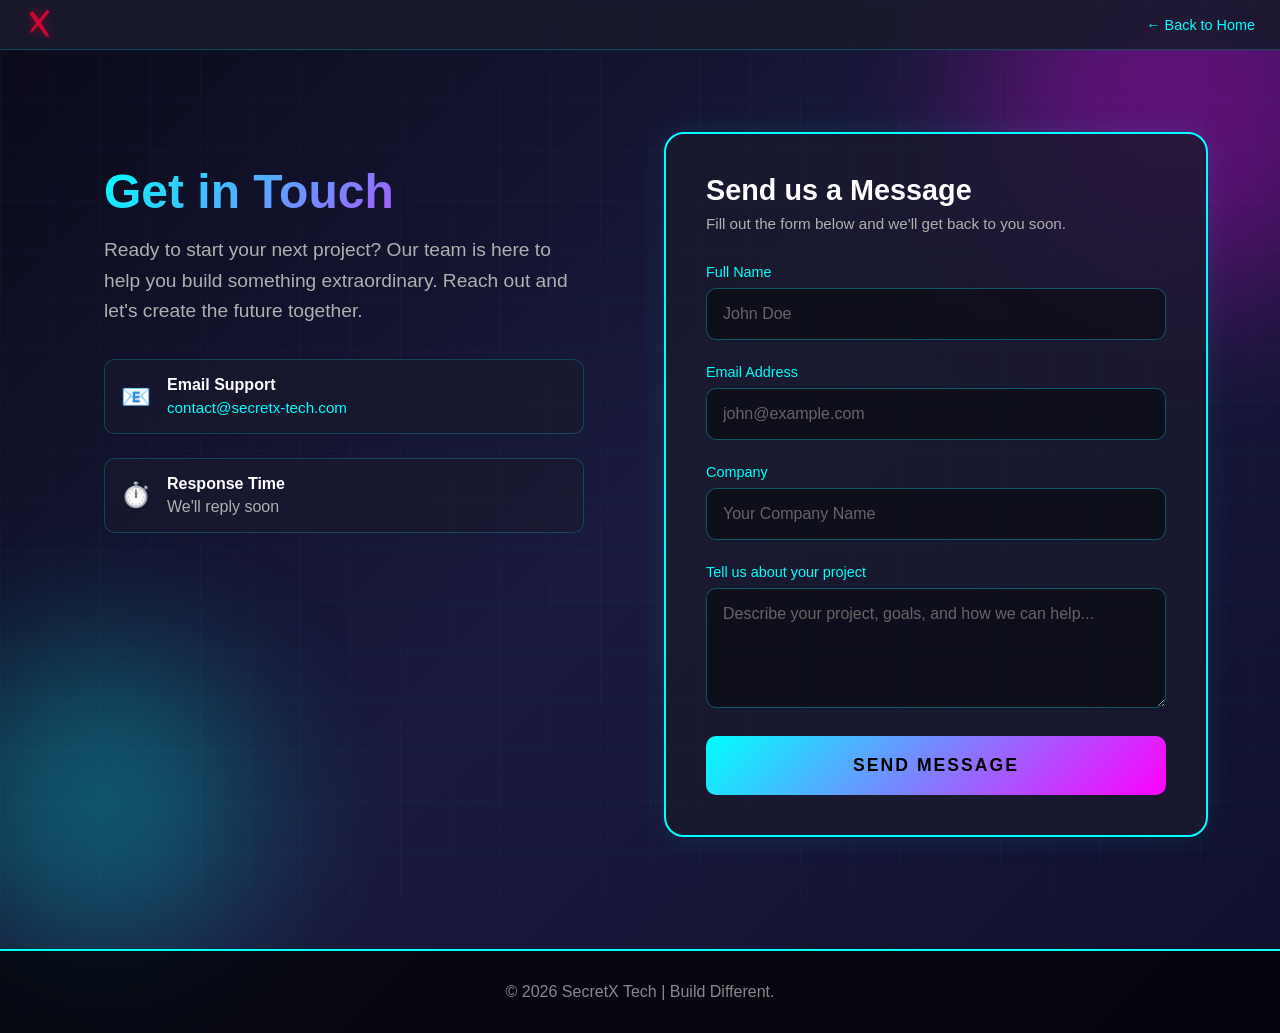
==== contact.html @ cbb36033 "Update contact.html" ====
<!DOCTYPE html>
<html lang="en">
<head>
    <meta charset="UTF-8">
    <meta name="viewport" content="width=device-width, initial-scale=1.0">
    <title>Get in Touch | SecretX Tech</title>
    <link rel="icon" type="image/svg+xml" href="./static/images/favicon.svg">
    <link rel="shortcut icon" href="./static/images/favicon.svg" type="image/svg+xml">
    <link rel="apple-touch-icon" href="./static/images/favicon.svg">
    <link rel="stylesheet" href="./static/css/contact.css">
</head>
<body>
    <div class="bg-grid"></div>
    <div class="glow-orb glow-orb-1"></div>
    <div class="glow-orb glow-orb-2"></div>

    <nav class="top-nav">
        <a href="./" class="nav-logo"></a>
        <a href="./" class="back-btn">← Back to Home</a>
    </nav>

    <div class="container">
        <div class="contact-wrapper">
            <div class="contact-info">
                <h1>Get in Touch</h1>
                <p class="subtitle">Ready to start your next project? Our team is here to help you build something extraordinary. Reach out and let's create the future together.</p>

                <div class="contact-method">
                    <div class="icon">📧</div>
                    <div class="details">
                        <h3>Email Support</h3>
                        <a href="mailto:contact@secretx-tech.com">contact@secretx-tech.com</a>
                    </div>
                </div>

                <div class="contact-method">
                    <div class="icon">⏱️</div>
                    <div class="details">
                        <h3>Response Time</h3>
                        <span style="color: #b0b0b0;">We'll reply soon</span>
                    </div>
                </div>
            </div>

            <div class="contact-form-wrapper">
                <h2>Send us a Message</h2>
                <p class="form-subtitle">Fill out the form below and we'll get back to you soon.</p>

                <form action="https://script.google.com/macros/s/AKfycbwT_uj22YTT3lkEzGM5gPxy7KF2oQRahSnXM_CIRr0QlisajMN45Vakswrv1rb394vLMg/exec" method="POST">
                    
                    <input type="text" name="_honey" style="display:none">

                    <div class="form-group">
                        <label for="fullname">Full Name</label>
                        <input type="text" id="fullname" name="fullname" placeholder="John Doe" required>
                    </div>

                    <div class="form-group">
                        <label for="email">Email Address</label>
                        <input type="email" id="email" name="email" placeholder="john@example.com" required>
                    </div>

                    <div class="form-group">
                        <label for="company">Company</label>
                        <input type="text" id="company" name="company" placeholder="Your Company Name">
                    </div>

                    <div class="form-group">
                        <label for="project">Tell us about your project</label>
                        <textarea id="project" name="project" placeholder="Describe your project, goals, and how we can help..." required></textarea>
                    </div>

                    <button type="submit" class="submit-btn">Send Message</button>
                </form>
            </div>
        </div>
    </div>

    <footer>
        <p>&copy; 2026 SecretX Tech | Build Different.</p>
    </footer>

    <script>
        // This handles showing the "Success" message if Google redirects back to this page
        if (window.location.search.includes('success=true')) {
            const wrapper = document.querySelector('.contact-form-wrapper');
            const successDiv = document.createElement('div');
            // Adding styles inline for the success message
            successDiv.style.background = 'rgba(0, 255, 255, 0.1)';
            successDiv.style.border = '1px solid #00ffff';
            successDiv.style.color = '#fff';
            successDiv.style.padding = '15px';
            successDiv.style.marginBottom = '20px';
            successDiv.style.borderRadius = '8px';
            successDiv.style.textAlign = 'center';
            successDiv.textContent = 'Message sent successfully! We\'ll get back to you soon.';
            wrapper.insertBefore(successDiv, wrapper.querySelector('form'));
        }
    </script>
</body>
</html>
---- static/css/contact.css ----
/* ==========================================
   SecretX Tech - Contact Page Stylesheet
   ========================================== */

/* Reset & Base */
* {
    margin: 0;
    padding: 0;
    box-sizing: border-box;
}

body {
    font-family: 'Segoe UI', Tahoma, Geneva, Verdana, sans-serif;
    background: linear-gradient(135deg, #0a0a1a 0%, #1a1a3e 50%, #0f0f2d 100%);
    min-height: 100vh;
    color: #fff;
    overflow-x: hidden;
}

/* Background effects */
.bg-grid {
    position: fixed;
    top: 0;
    left: 0;
    width: 100%;
    height: 100%;
    background-image:
        linear-gradient(rgba(0, 255, 255, 0.03) 1px, transparent 1px),
        linear-gradient(90deg, rgba(0, 255, 255, 0.03) 1px, transparent 1px);
    background-size: 50px 50px;
    pointer-events: none;
    z-index: 0;
}

.glow-orb {
    position: fixed;
    border-radius: 50%;
    filter: blur(80px);
    opacity: 0.3;
    pointer-events: none;
    z-index: 0;
}

.glow-orb-1 {
    width: 400px;
    height: 400px;
    background: #ff00ff;
    top: -100px;
    right: -100px;
}

.glow-orb-2 {
    width: 300px;
    height: 300px;
    background: #00ffff;
    bottom: -50px;
    left: -50px;
}

/* Top navigation */
.top-nav {
    position: fixed;
    top: 0;
    left: 0;
    right: 0;
    height: 50px;
    background: rgba(26, 26, 46, 0.9);
    display: flex;
    justify-content: space-between;
    align-items: center;
    padding: 0 25px;
    z-index: 1001;
    border-bottom: 1px solid rgba(0, 255, 255, 0.2);
}

.nav-logo {
    position: relative;
    width: 30px;
    height: 30px;
    filter: drop-shadow(0 0 4px rgba(255, 0, 50, 0.5));
    opacity: 0.8;
    cursor: pointer;
}

.nav-logo::before {
    content: '';
    position: absolute;
    top: 50%;
    left: 50%;
    width: 32px;
    height: 5px;
    background: linear-gradient(90deg, #ff0033 0%, #ff0033 85%, transparent 100%);
    transform: translate(-50%, -50%) rotate(55deg);
    border-radius: 2px;
    clip-path: polygon(0 0, 100% 20%, 100% 80%, 0 100%);
}

.nav-logo::after {
    content: '';
    position: absolute;
    top: 40%;
    left: 45%;
    width: 30px;
    height: 4px;
    background: linear-gradient(90deg, transparent 0%, #ff0033 15%, #ff0033 100%);
    transform: translate(-50%, -50%) rotate(-50deg);
    border-radius: 2px;
    clip-path: polygon(0 20%, 100% 0, 100% 100%, 0 80%);
}

.back-btn {
    color: #00ffff;
    text-decoration: none;
    font-size: 0.9rem;
    display: flex;
    align-items: center;
    gap: 8px;
    transition: color 0.3s ease;
}

.back-btn:hover {
    color: #ff00ff;
}

/* Main container */
.container {
    max-width: 1200px;
    margin: 0 auto;
    padding: 100px 2rem 3rem 2rem;
    position: relative;
    z-index: 1;
}

/* Contact section */
.contact-wrapper {
    display: grid;
    grid-template-columns: 1fr 1fr;
    gap: 3rem;
    margin-top: 2rem;
}

@media (max-width: 900px) {
    .contact-wrapper {
        grid-template-columns: 1fr;
    }
}

/* Left side - Info */
.contact-info {
    padding: 2rem;
}

.contact-info h1 {
    font-size: 3rem;
    margin-bottom: 1rem;
    background: linear-gradient(135deg, #00ffff, #ff00ff);
    -webkit-background-clip: text;
    -webkit-text-fill-color: transparent;
    background-clip: text;
}

.contact-info .subtitle {
    font-size: 1.2rem;
    color: #b0b0b0;
    margin-bottom: 2rem;
    line-height: 1.6;
}

.contact-method {
    display: flex;
    align-items: center;
    gap: 1rem;
    margin-bottom: 1.5rem;
    padding: 1rem;
    background: rgba(26, 26, 46, 0.6);
    border-radius: 10px;
    border: 1px solid rgba(0, 255, 255, 0.2);
    transition: all 0.3s ease;
}

.contact-method:hover {
    border-color: #ff00ff;
    transform: translateX(10px);
}

.contact-method .icon {
    font-size: 1.5rem;
}

.contact-method .details h3 {
    color: #ffffff;
    font-size: 1rem;
    margin-bottom: 0.3rem;
}

.contact-method .details a {
    color: #00ffff;
    text-decoration: none;
    font-size: 0.95rem;
}

.contact-method .details a:hover {
    color: #ff00ff;
}

.contact-method .details .status {
    color: #00ff64;
    font-size: 0.85rem;
}

/* Right side - Form */
.contact-form-wrapper {
    background: rgba(26, 26, 46, 0.8);
    padding: 2.5rem;
    border-radius: 20px;
    border: 2px solid #00ffff;
    box-shadow: 0 0 30px rgba(0, 255, 255, 0.1);
}

.contact-form-wrapper h2 {
    font-size: 1.8rem;
    margin-bottom: 0.5rem;
    color: #ffffff;
}

.contact-form-wrapper .form-subtitle {
    color: #b0b0b0;
    margin-bottom: 2rem;
    font-size: 0.95rem;
}

.form-group {
    margin-bottom: 1.5rem;
}

.form-group label {
    display: block;
    color: #00ffff;
    margin-bottom: 0.5rem;
    font-size: 0.9rem;
    font-weight: 500;
}

.form-group input,
.form-group textarea {
    width: 100%;
    padding: 1rem;
    background: rgba(0, 0, 0, 0.4);
    border: 1px solid rgba(0, 255, 255, 0.3);
    border-radius: 10px;
    color: #ffffff;
    font-size: 1rem;
    font-family: inherit;
    transition: all 0.3s ease;
}

.form-group input:focus,
.form-group textarea:focus {
    outline: none;
    border-color: #ff00ff;
    box-shadow: 0 0 15px rgba(255, 0, 255, 0.2);
}

.form-group input::placeholder,
.form-group textarea::placeholder {
    color: #666;
}

.form-group textarea {
    resize: vertical;
    min-height: 120px;
}

.submit-btn {
    width: 100%;
    padding: 1.2rem;
    background: linear-gradient(135deg, #00ffff, #ff00ff);
    border: none;
    border-radius: 10px;
    color: #000;
    font-size: 1.1rem;
    font-weight: bold;
    cursor: pointer;
    transition: all 0.3s ease;
    text-transform: uppercase;
    letter-spacing: 2px;
}

.submit-btn:hover {
    transform: scale(1.02);
    box-shadow: 0 10px 30px rgba(255, 0, 255, 0.4);
}

/* Flash Messages */
.flash-message {
    padding: 1rem 1.5rem;
    margin-bottom: 1.5rem;
    border-radius: 10px;
    font-size: 0.95rem;
    animation: slideIn 0.3s ease;
}

.flash-success {
    background: rgba(0, 255, 100, 0.1);
    border: 1px solid rgba(0, 255, 100, 0.4);
    color: #00ff64;
}

.flash-error {
    background: rgba(255, 0, 100, 0.1);
    border: 1px solid rgba(255, 0, 100, 0.4);
    color: #ff6464;
}

@keyframes slideIn {
    from {
        opacity: 0;
        transform: translateY(-10px);
    }
    to {
        opacity: 1;
        transform: translateY(0);
    }
}

/* Footer */
footer {
    text-align: center;
    padding: 2rem;
    margin-top: 4rem;
    border-top: 2px solid #00ffff;
    color: #888;
    background: rgba(0, 0, 0, 0.7);
    position: relative;
    z-index: 1;
}
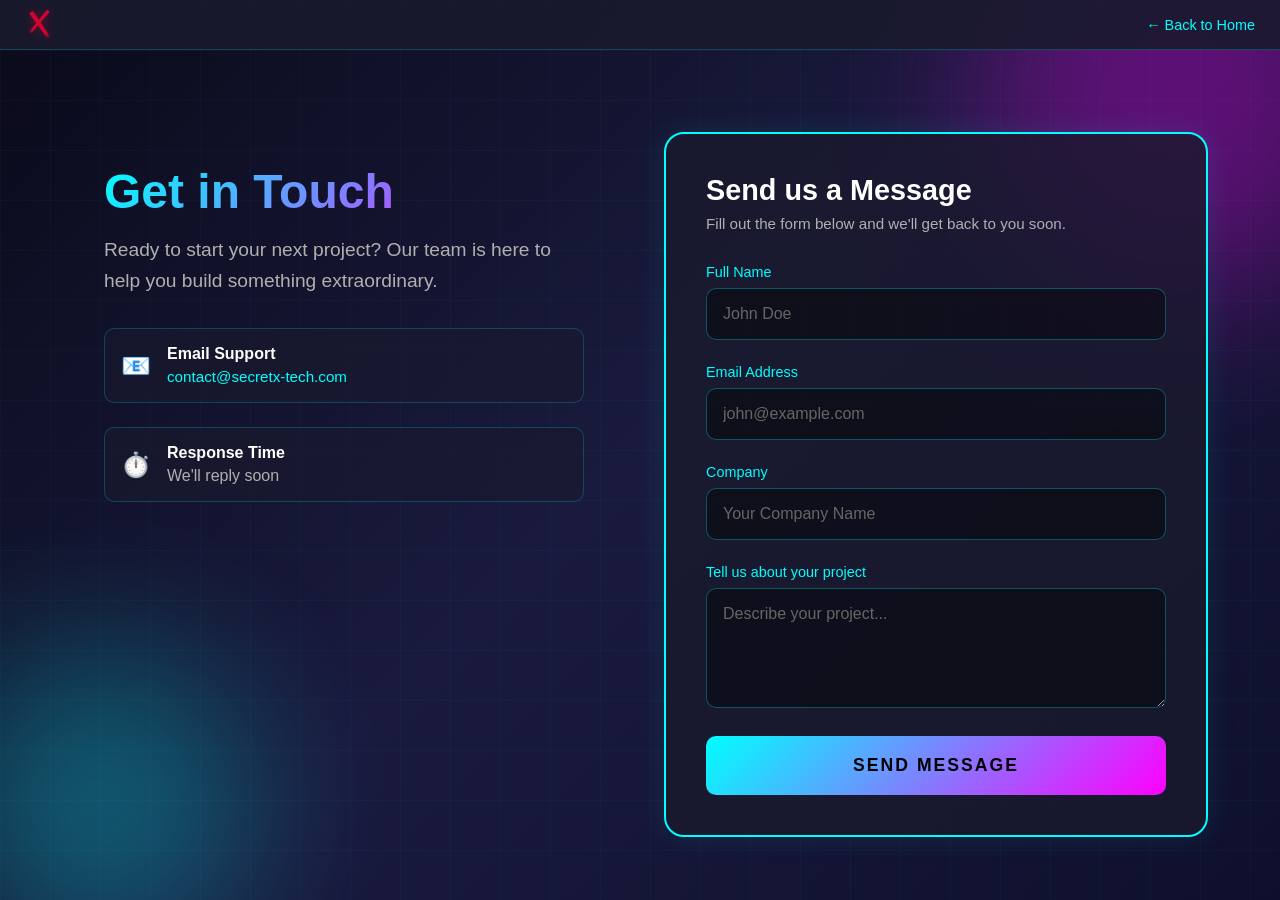
==== commit 3eefe074: "Update contact.html" ====
--- a/contact.html
+++ b/contact.html
@@ -5,9 +5,25 @@
     <meta name="viewport" content="width=device-width, initial-scale=1.0">
     <title>Get in Touch | SecretX Tech</title>
     <link rel="icon" type="image/svg+xml" href="./static/images/favicon.svg">
-    <link rel="shortcut icon" href="./static/images/favicon.svg" type="image/svg+xml">
-    <link rel="apple-touch-icon" href="./static/images/favicon.svg">
     <link rel="stylesheet" href="./static/css/contact.css">
+    <style>
+        /* This makes the Rocket look good when it appears */
+        .success-overlay {
+            text-align: center;
+            padding: 40px 20px;
+            animation: fadeIn 0.5s ease forwards;
+        }
+        .success-icon {
+            font-size: 60px;
+            margin-bottom: 20px;
+            display: block;
+            filter: drop-shadow(0 0 15px rgba(0, 255, 255, 0.5));
+        }
+        @keyframes fadeIn {
+            from { opacity: 0; transform: translateY(20px); }
+            to { opacity: 1; transform: translateY(0); }
+        }
+    </style>
 </head>
 <body>
     <div class="bg-grid"></div>
@@ -23,7 +39,7 @@
         <div class="contact-wrapper">
             <div class="contact-info">
                 <h1>Get in Touch</h1>
-                <p class="subtitle">Ready to start your next project? Our team is here to help you build something extraordinary. Reach out and let's create the future together.</p>
+                <p class="subtitle">Ready to start your next project? Our team is here to help you build something extraordinary.</p>
 
                 <div class="contact-method">
                     <div class="icon">📧</div>
@@ -43,59 +59,70 @@
             </div>
 
             <div class="contact-form-wrapper">
-                <h2>Send us a Message</h2>
-                <p class="form-subtitle">Fill out the form below and we'll get back to you soon.</p>
+                <div id="formContainer">
+                    <h2>Send us a Message</h2>
+                    <p class="form-subtitle">Fill out the form below and we'll get back to you soon.</p>
 
-                <form action="https://script.google.com/macros/s/AKfycbwT_uj22YTT3lkEzGM5gPxy7KF2oQRahSnXM_CIRr0QlisajMN45Vakswrv1rb394vLMg/exec" method="POST">
-                    
-                    <input type="text" name="_honey" style="display:none">
-
-                    <div class="form-group">
-                        <label for="fullname">Full Name</label>
-                        <input type="text" id="fullname" name="fullname" placeholder="John Doe" required>
-                    </div>
-
-                    <div class="form-group">
-                        <label for="email">Email Address</label>
-                        <input type="email" id="email" name="email" placeholder="john@example.com" required>
-                    </div>
-
-                    <div class="form-group">
-                        <label for="company">Company</label>
-                        <input type="text" id="company" name="company" placeholder="Your Company Name">
-                    </div>
-
-                    <div class="form-group">
-                        <label for="project">Tell us about your project</label>
-                        <textarea id="project" name="project" placeholder="Describe your project, goals, and how we can help..." required></textarea>
-                    </div>
-
-                    <button type="submit" class="submit-btn">Send Message</button>
-                </form>
+                    <form id="contactForm" action="https://script.google.com/macros/s/AKfycbwT_uj22YTT3lkEzGM5gPxy7KF2oQRahSnXM_CIRr0QlisajMN45Vakswrv1rb394vLMg/exec" method="POST">
+                        <input type="text" name="_honey" style="display:none">
+                        <div class="form-group">
+                            <label for="fullname">Full Name</label>
+                            <input type="text" id="fullname" name="fullname" placeholder="John Doe" required>
+                        </div>
+                        <div class="form-group">
+                            <label for="email">Email Address</label>
+                            <input type="email" id="email" name="email" placeholder="john@example.com" required>
+                        </div>
+                        <div class="form-group">
+                            <label for="company">Company</label>
+                            <input type="text" id="company" name="company" placeholder="Your Company Name">
+                        </div>
+                        <div class="form-group">
+                            <label for="project">Tell us about your project</label>
+                            <textarea id="project" name="project" placeholder="Describe your project..." required></textarea>
+                        </div>
+                        <button type="submit" class="submit-btn">Send Message</button>
+                    </form>
+                </div>
             </div>
         </div>
     </div>
 
-    <footer>
-        <p>&copy; 2026 SecretX Tech | Build Different.</p>
-    </footer>
+    <script>
+        const contactForm = document.getElementById('contactForm');
+        const formContainer = document.getElementById('formContainer');
+        const submitBtn = document.querySelector('.submit-btn');
 
-    <script>
-        // This handles showing the "Success" message if Google redirects back to this page
-        if (window.location.search.includes('success=true')) {
-            const wrapper = document.querySelector('.contact-form-wrapper');
-            const successDiv = document.createElement('div');
-            // Adding styles inline for the success message
-            successDiv.style.background = 'rgba(0, 255, 255, 0.1)';
-            successDiv.style.border = '1px solid #00ffff';
-            successDiv.style.color = '#fff';
-            successDiv.style.padding = '15px';
-            successDiv.style.marginBottom = '20px';
-            successDiv.style.borderRadius = '8px';
-            successDiv.style.textAlign = 'center';
-            successDiv.textContent = 'Message sent successfully! We\'ll get back to you soon.';
-            wrapper.insertBefore(successDiv, wrapper.querySelector('form'));
-        }
+        contactForm.addEventListener('submit', function(e) {
+            e.preventDefault(); // STOPS the refresh so the rocket can show!
+
+            submitBtn.disabled = true;
+            submitBtn.textContent = 'Sending...';
+
+            const formData = new FormData(contactForm);
+
+            fetch(contactForm.action, {
+                method: 'POST',
+                body: formData,
+                mode: 'no-cors' 
+            })
+            .then(() => {
+                // Hides the form and SHOWS THE ROCKET 🚀
+                formContainer.innerHTML = `
+                    <div class="success-overlay">
+                        <div class="success-icon">🚀</div>
+                        <h2 style="color: #fff; margin-bottom: 10px;">Message Received!</h2>
+                        <p style="color: #b0b0b0;">Your project details have been sent.</p>
+                        <button onclick="window.location.reload()" class="submit-btn" style="margin-top: 30px; width: auto; padding: 12px 40px; display: inline-block;">Send Another</button>
+                    </div>
+                `;
+            })
+            .catch(error => {
+                alert('Error sending message. Please try again.');
+                submitBtn.disabled = false;
+                submitBtn.textContent = 'Send Message';
+            });
+        });
     </script>
 </body>
 </html>
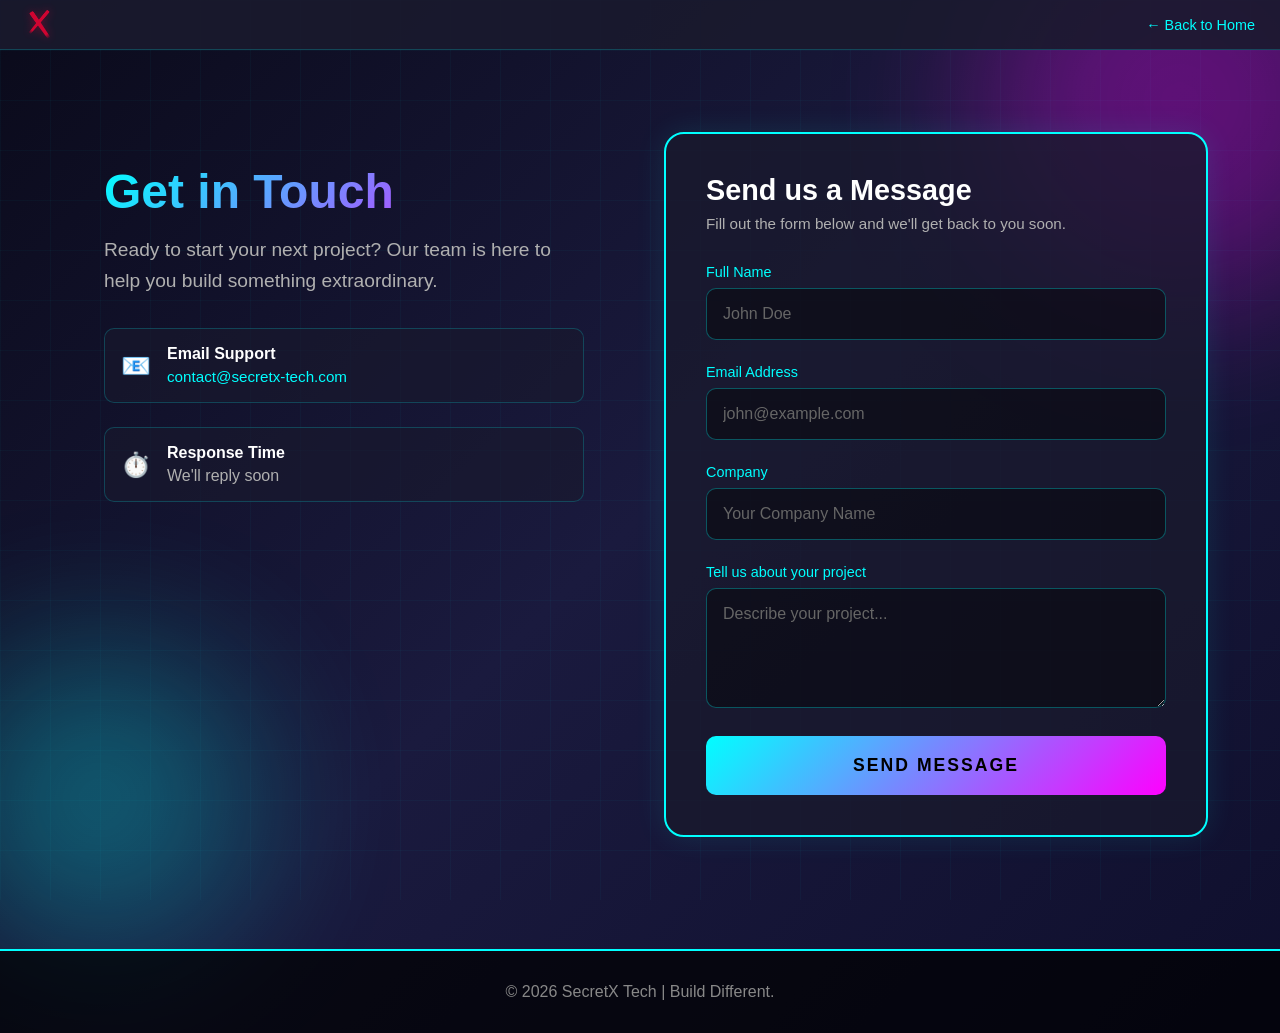
==== commit 582e0e66: "Update contact.html" ====
--- a/contact.html
+++ b/contact.html
@@ -88,6 +88,11 @@
         </div>
     </div>
 
+      <footer>
+        <p>&copy; 2026 SecretX Tech | Build Different.</p>
+    </footer>
+
+
     <script>
         const contactForm = document.getElementById('contactForm');
         const formContainer = document.getElementById('formContainer');
